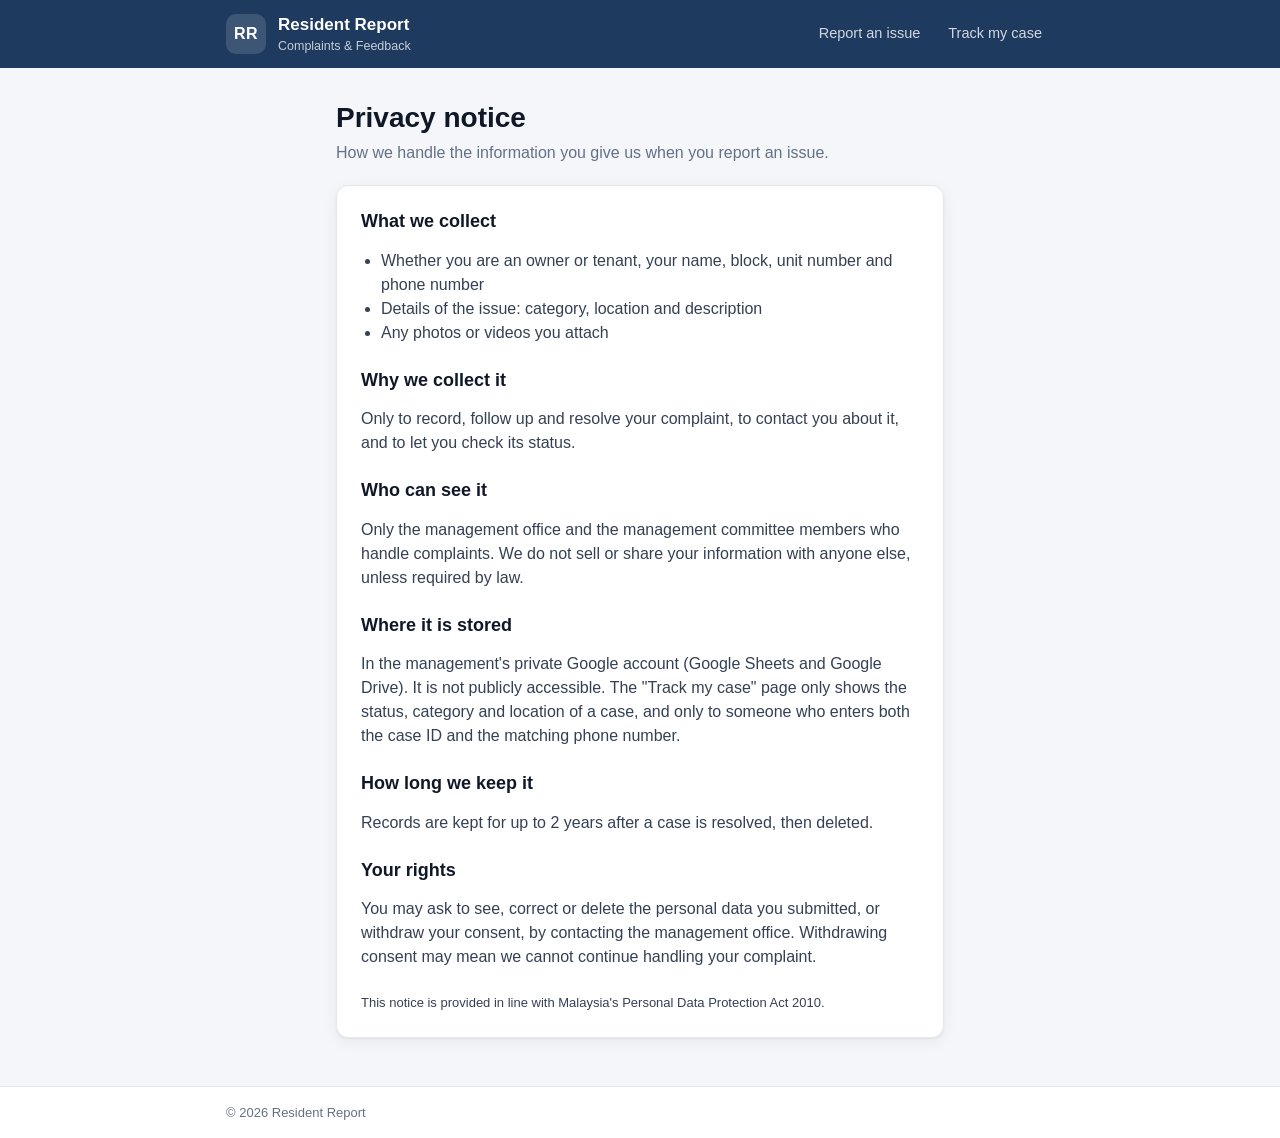
==== privacy.html @ cd9da450 "Add files via upload" ====
<!doctype html>
<html lang="en">
<head>
  <meta charset="utf-8">
  <meta name="viewport" content="width=device-width, initial-scale=1">
  <title>Privacy Notice · Resident Report</title>
  <link rel="icon" href="data:image/svg+xml,%3Csvg xmlns='http://www.w3.org/2000/svg' viewBox='0 0 32 32'%3E%3Crect width='32' height='32' rx='8' fill='%231e3a5f'/%3E%3Cpath d='M8 26V12l8-6 8 6v14h-6v-7h-4v7z' fill='white'/%3E%3C/svg%3E">
  <link rel="stylesheet" href="style.css">
</head>
<body>
  <div id="demo-banner" class="demo-banner" hidden>Preview mode: not connected yet.</div>

  <header class="site-header">
    <div class="wrap header-inner">
      <a class="brand" href="index.html">
        <span class="brand-mark" data-initials>RR</span>
        <span>
          <span class="brand-name" data-building>Resident Report</span>
          <span class="brand-sub">Complaints &amp; Feedback</span>
        </span>
      </a>
      <nav class="nav">
        <a href="index.html">Report an issue</a>
        <a href="track.html">Track my case</a>
      </nav>
    </div>
  </header>

  <main class="wrap main narrow">
    <div class="page-head">
      <h1>Privacy notice</h1>
      <p>How we handle the information you give us when you report an issue.</p>
    </div>

    <article class="card prose">
      <h2>What we collect</h2>
      <ul>
        <li>Whether you are an owner or tenant, your name, block, unit number and phone number</li>
        <li>Details of the issue: category, location and description</li>
        <li>Any photos or videos you attach</li>
      </ul>

      <h2>Why we collect it</h2>
      <p>Only to record, follow up and resolve your complaint, to contact you about it, and to let you check its status.</p>

      <h2>Who can see it</h2>
      <p>Only the management office and the management committee members who handle complaints. We do not sell or share your information with anyone else, unless required by law.</p>

      <h2>Where it is stored</h2>
      <p>In the management's private Google account (Google Sheets and Google Drive). It is not publicly accessible. The "Track my case" page only shows the status, category and location of a case, and only to someone who enters both the case ID and the matching phone number.</p>

      <h2>How long we keep it</h2>
      <p>Records are kept for up to 2 years after a case is resolved, then deleted.</p>

      <h2>Your rights</h2>
      <p>You may ask to see, correct or delete the personal data you submitted, or withdraw your consent, by contacting the management office. Withdrawing consent may mean we cannot continue handling your complaint.</p>

      <p class="muted small" style="margin-top:24px">This notice is provided in line with Malaysia's Personal Data Protection Act 2010.</p>
    </article>
  </main>

  <footer class="site-footer">
    <div class="wrap">
      <p>© <span id="year"></span> <span data-building>Resident Report</span></p>
      <p data-contact hidden></p>
    </div>
  </footer>

  <script src="config.js"></script>
  <script src="common.js"></script>
</body>
</html>
---- style.css ----
:root {
  --brand: #1e3a5f;
  --brand-600: #2a4d7a;
  --brand-50: #eef3f9;
  --accent: #0e9384;
  --text: #101828;
  --muted: #667085;
  --border: #d0d5dd;
  --bg: #f4f6f9;
  --card: #ffffff;
  --danger: #b42318;
  --danger-bg: #fef3f2;
  --warn: #93370d;
  --warn-bg: #fffaeb;
  --ok: #067647;
  --radius: 12px;
  --shadow: 0 1px 2px rgba(16, 24, 40, .05), 0 4px 16px rgba(16, 24, 40, .06);
}

* { box-sizing: border-box; }
html { -webkit-text-size-adjust: 100%; }
body {
  margin: 0;
  font: 16px/1.5 -apple-system, BlinkMacSystemFont, "Segoe UI", Roboto, "Helvetica Neue", Arial, sans-serif;
  color: var(--text);
  background: var(--bg);
  min-height: 100vh;
  display: flex;
  flex-direction: column;
}
[hidden] { display: none !important; }
a { color: var(--brand-600); }
h1, h2 { line-height: 1.25; margin: 0; }
.wrap { width: 100%; max-width: 860px; margin: 0 auto; padding: 0 16px; }
.narrow { max-width: 640px; }
.muted { color: var(--muted); }
.small { font-size: 13px; margin: 0; }
.visually-hidden { position: absolute; width: 1px; height: 1px; overflow: hidden; clip: rect(0 0 0 0); white-space: nowrap; }

.demo-banner {
  background: #fff4e5; color: #8a4b08; text-align: center; font-size: 14px; padding: 8px 16px;
  border-bottom: 1px solid #f6d7a7;
}

/* Header */
.site-header { background: var(--brand); color: #fff; }
.header-inner { display: flex; align-items: center; justify-content: space-between; gap: 16px; min-height: 68px; flex-wrap: wrap; padding-top: 10px; padding-bottom: 10px; }
.brand { display: flex; align-items: center; gap: 12px; color: #fff; text-decoration: none; }
.brand-mark {
  width: 40px; height: 40px; border-radius: 10px; background: rgba(255, 255, 255, .14);
  display: grid; place-items: center; font-weight: 700; letter-spacing: .5px; flex: none;
}
.brand-name { display: block; font-weight: 700; font-size: 17px; }
.brand-sub { display: block; font-size: 12.5px; opacity: .75; }
.nav { display: flex; gap: 4px; }
.nav a { color: rgba(255, 255, 255, .8); text-decoration: none; padding: 8px 12px; border-radius: 8px; font-size: 14.5px; font-weight: 500; }
.nav a:hover { background: rgba(255, 255, 255, .1); color: #fff; }
.nav a.active { background: rgba(255, 255, 255, .16); color: #fff; }

/* Layout */
.main { flex: 1; padding-top: 32px; padding-bottom: 48px; }
.page-head { margin-bottom: 20px; }
.page-head h1 { font-size: 28px; }
.page-head p { color: var(--muted); margin: 6px 0 0; }
.card { background: var(--card); border: 1px solid #e4e7ec; border-radius: var(--radius); box-shadow: var(--shadow); padding: 24px; }
.card + .card { margin-top: 20px; }
.center { text-align: center; padding: 48px 24px; }

/* Form */
fieldset { border: 0; padding: 0; margin: 0 0 28px; min-width: 0; }
legend { font-weight: 650; font-size: 17px; margin-bottom: 16px; display: flex; align-items: center; gap: 10px; padding: 0; }
.step {
  width: 26px; height: 26px; border-radius: 50%; background: var(--brand-50); color: var(--brand);
  display: inline-grid; place-items: center; font-size: 13px; font-weight: 700;
}
.optional { font-weight: 400; color: var(--muted); font-size: 13px; }
.grid { display: grid; grid-template-columns: 1fr 1fr; gap: 16px 20px; }
.span-2 { grid-column: span 2; }
.field label { display: block; font-size: 14px; font-weight: 600; margin-bottom: 6px; }
.req { color: var(--danger); }
.field .label { display: block; font-size: 14px; font-weight: 600; margin-bottom: 6px; }
.choice { display: flex; gap: 10px; }
.choice label { flex: 1; max-width: 200px; margin: 0; cursor: pointer; }
.choice input { position: absolute; opacity: 0; width: 1px; height: 1px; }
.choice span {
  display: block; text-align: center; font-weight: 500; padding: 10px 12px; border: 1px solid var(--border);
  border-radius: 8px; background: #fff; transition: background .15s, border-color .15s, color .15s;
}
.choice input:checked + span { background: var(--brand-50); border-color: var(--brand-600); color: var(--brand); font-weight: 650; }
.choice input:focus-visible + span { box-shadow: 0 0 0 3px rgba(42, 77, 122, .15); }
.field.invalid .choice span { border-color: var(--danger); }
input, select, textarea {
  width: 100%; font: inherit; font-size: 16px; color: var(--text); background: #fff;
  border: 1px solid var(--border); border-radius: 8px; padding: 10px 12px; transition: border-color .15s, box-shadow .15s;
}
textarea { resize: vertical; min-height: 120px; }
select { appearance: none; background-image: url("data:image/svg+xml,%3Csvg xmlns='http://www.w3.org/2000/svg' viewBox='0 0 20 20' fill='%23667085'%3E%3Cpath d='M5.3 7.3a1 1 0 0 1 1.4 0L10 10.6l3.3-3.3a1 1 0 1 1 1.4 1.4l-4 4a1 1 0 0 1-1.4 0l-4-4a1 1 0 0 1 0-1.4z'/%3E%3C/svg%3E"); background-repeat: no-repeat; background-position: right 10px center; background-size: 18px; padding-right: 36px; }
input:focus, select:focus, textarea:focus { outline: none; border-color: var(--brand-600); box-shadow: 0 0 0 3px rgba(42, 77, 122, .15); }
.hint { font-size: 12.5px; color: var(--muted); margin: 6px 0 0; }
.error { font-size: 13px; color: var(--danger); margin: 6px 0 0; }
.error:empty { display: none; }
.field.invalid input, .field.invalid select, .field.invalid textarea { border-color: var(--danger); }
.consent { margin-bottom: 20px; }
.check { display: flex; gap: 10px; align-items: flex-start; font-size: 14px; font-weight: 400 !important; cursor: pointer; }
.check input { width: 18px; height: 18px; margin: 2px 0 0; flex: none; accent-color: var(--brand); }
.field.invalid .check { color: var(--danger); }
.prose h2 { font-size: 18px; margin: 24px 0 8px; }
.prose h2:first-child { margin-top: 0; }
.prose p, .prose li { color: #344054; }
.prose ul { padding-left: 20px; }
.hp { position: absolute; left: -10000px; width: 1px; height: 1px; overflow: hidden; }

/* Dropzone */
.dropzone {
  display: flex; flex-direction: column; align-items: center; gap: 6px; text-align: center; cursor: pointer;
  border: 1.5px dashed #b4bfcd; border-radius: var(--radius); padding: 28px 16px; background: #fafbfc;
  transition: background .15s, border-color .15s;
}
.dropzone:hover, .dropzone.drag { background: var(--brand-50); border-color: var(--brand-600); }
.dropzone.full { opacity: .5; pointer-events: none; }
.dropzone svg { width: 32px; height: 32px; color: var(--brand-600); }
.dz-title { font-weight: 600; }
.dz-sub { font-size: 13px; color: var(--muted); }
.file-list { list-style: none; padding: 0; margin: 12px 0 0; display: grid; gap: 8px; }
.file-list li { display: flex; align-items: center; gap: 12px; border: 1px solid #e4e7ec; border-radius: 10px; padding: 8px 10px; }
.thumb {
  width: 48px; height: 48px; border-radius: 8px; background: var(--brand-50); color: var(--brand); flex: none;
  display: grid; place-items: center; font-size: 10px; font-weight: 700; letter-spacing: .5px; overflow: hidden;
}
.thumb img { width: 100%; height: 100%; object-fit: cover; }
.meta { flex: 1; min-width: 0; display: flex; flex-direction: column; }
.fname { font-size: 14px; font-weight: 500; overflow: hidden; text-overflow: ellipsis; white-space: nowrap; }
.fsize { font-size: 12.5px; color: var(--muted); }
.remove { border: 0; background: none; font-size: 22px; line-height: 1; color: var(--muted); cursor: pointer; padding: 6px 10px; border-radius: 6px; }
.remove:hover { background: var(--danger-bg); color: var(--danger); }

.form-foot { display: flex; align-items: center; justify-content: space-between; gap: 16px; border-top: 1px solid #eaecf0; padding-top: 20px; flex-wrap: wrap; }
.privacy { font-size: 13px; color: var(--muted); margin: 0; flex: 1 1 260px; }

/* Buttons */
.btn {
  display: inline-flex; align-items: center; justify-content: center; gap: 8px; font: inherit; font-weight: 600; font-size: 15px;
  border-radius: 8px; padding: 11px 20px; border: 1px solid transparent; cursor: pointer; text-decoration: none; transition: background .15s;
}
.btn-primary { background: var(--brand); color: #fff; }
.btn-primary:hover { background: var(--brand-600); }
.btn-primary:disabled { opacity: .6; cursor: wait; }
.btn-ghost { background: #fff; color: var(--text); border-color: var(--border); }
.btn-ghost:hover { background: #f9fafb; }
.btn-sm { padding: 6px 12px; font-size: 13px; }

/* Alerts */
.alert { border-radius: 8px; padding: 12px 14px; font-size: 14px; margin-top: 16px; text-align: left; }
.alert-error { background: var(--danger-bg); color: var(--danger); border: 1px solid #fecdca; }
.alert-warn { background: var(--warn-bg); color: var(--warn); border: 1px solid #fedf89; }

/* Progress + success */
.spinner { width: 44px; height: 44px; border-radius: 50%; border: 4px solid var(--brand-50); border-top-color: var(--brand); margin: 0 auto 20px; animation: spin .8s linear infinite; }
@keyframes spin { to { transform: rotate(360deg); } }
.bar { height: 6px; background: var(--brand-50); border-radius: 99px; overflow: hidden; max-width: 320px; margin: 20px auto 0; }
.bar div { height: 100%; width: 0; background: var(--brand); transition: width .4s; }
.success-icon { width: 64px; height: 64px; border-radius: 50%; background: #d1fadf; color: var(--ok); display: grid; place-items: center; margin: 0 auto 16px; }
.success-icon svg { width: 34px; height: 34px; }
.center h2 { font-size: 24px; margin-bottom: 8px; }
.case-id { display: inline-flex; align-items: center; gap: 12px; background: var(--brand-50); border-radius: 10px; padding: 10px 12px 10px 18px; margin: 4px 0 12px; }
.case-id strong { font-size: 24px; letter-spacing: .5px; color: var(--brand); font-variant-numeric: tabular-nums; }
.actions { display: flex; gap: 12px; justify-content: center; flex-wrap: wrap; margin-top: 24px; }

/* Track result */
.result-head { display: flex; justify-content: space-between; align-items: flex-start; gap: 12px; margin-bottom: 24px; }
.result-head h2 { font-size: 22px; }
.badge { font-size: 13px; font-weight: 700; padding: 5px 12px; border-radius: 99px; white-space: nowrap; }
.badge-new { background: #fde2e1; color: #b42318; }
.badge-in-progress { background: #fef0c7; color: #b54708; }
.badge-resolved { background: #d1fadf; color: var(--ok); }
.timeline { list-style: none; margin: 0 0 24px; padding: 0; }
.timeline li { position: relative; padding: 0 0 20px 32px; display: flex; flex-direction: column; }
.timeline li::before { content: ""; position: absolute; left: 6px; top: 4px; width: 14px; height: 14px; border-radius: 50%; border: 2px solid var(--border); background: #fff; }
.timeline li::after { content: ""; position: absolute; left: 13px; top: 22px; bottom: 2px; width: 2px; background: #eaecf0; }
.timeline li:last-child { padding-bottom: 0; }
.timeline li:last-child::after { display: none; }
.timeline li.done::before { border-color: var(--accent); background: var(--accent); }
.timeline li.done::after { background: var(--accent); }
.timeline strong { font-size: 15px; }
.timeline span { font-size: 13.5px; color: var(--muted); }
.details { margin: 0; border-top: 1px solid #eaecf0; padding-top: 16px; display: grid; gap: 12px; }
.details div { display: grid; grid-template-columns: 140px 1fr; gap: 12px; }
.details dt { color: var(--muted); font-size: 14px; }
.details dd { margin: 0; font-weight: 500; }

/* Footer */
.site-footer { border-top: 1px solid #e4e7ec; background: #fff; font-size: 13px; color: var(--muted); }
.site-footer .wrap { display: flex; justify-content: space-between; gap: 12px; flex-wrap: wrap; padding-top: 16px; padding-bottom: 16px; }
.site-footer p { margin: 0; }

@media (max-width: 640px) {
  .main { padding-top: 20px; }
  .page-head h1 { font-size: 24px; }
  .card { padding: 18px; }
  .grid { grid-template-columns: 1fr; }
  .span-2 { grid-column: auto; }
  .nav { width: 100%; }
  .nav a { flex: 1; text-align: center; }
  .form-foot .btn { width: 100%; }
  .details div { grid-template-columns: 1fr; gap: 2px; }
  .case-id strong { font-size: 20px; }
}
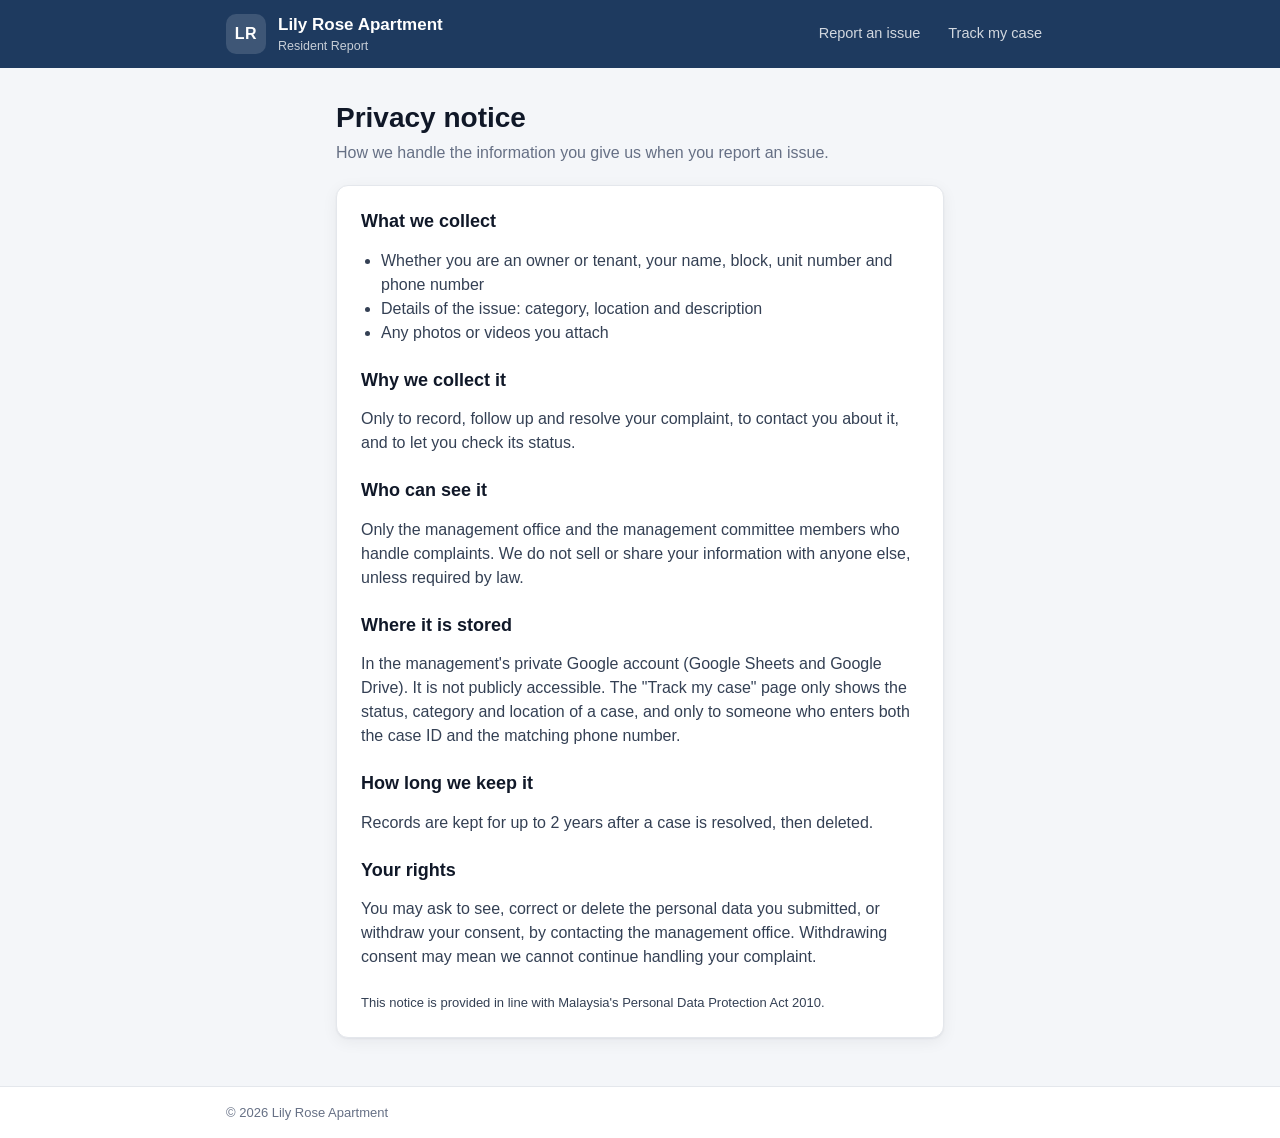
==== commit 2c70abe5: "Add files via upload update V3" ====
--- a/privacy.html
+++ b/privacy.html
@@ -3,7 +3,8 @@
 <head>
   <meta charset="utf-8">
   <meta name="viewport" content="width=device-width, initial-scale=1">
-  <title>Privacy Notice · Resident Report</title>
+  <meta name="robots" content="noindex, nofollow">
+  <title>Privacy Notice · Lily Rose Apartment</title>
   <link rel="icon" href="data:image/svg+xml,%3Csvg xmlns='http://www.w3.org/2000/svg' viewBox='0 0 32 32'%3E%3Crect width='32' height='32' rx='8' fill='%231e3a5f'/%3E%3Cpath d='M8 26V12l8-6 8 6v14h-6v-7h-4v7z' fill='white'/%3E%3C/svg%3E">
   <link rel="stylesheet" href="style.css">
 </head>
@@ -13,10 +14,10 @@
   <header class="site-header">
     <div class="wrap header-inner">
       <a class="brand" href="index.html">
-        <span class="brand-mark" data-initials>RR</span>
+        <span class="brand-mark" data-initials>LR</span>
         <span>
-          <span class="brand-name" data-building>Resident Report</span>
-          <span class="brand-sub">Complaints &amp; Feedback</span>
+          <span class="brand-name" data-building>Lily Rose Apartment</span>
+          <span class="brand-sub">Resident Report</span>
         </span>
       </a>
       <nav class="nav">
@@ -61,7 +62,7 @@
 
   <footer class="site-footer">
     <div class="wrap">
-      <p>© <span id="year"></span> <span data-building>Resident Report</span></p>
+      <p>© <span id="year"></span> <span data-building>Lily Rose Apartment</span></p>
       <p data-contact hidden></p>
     </div>
   </footer>
